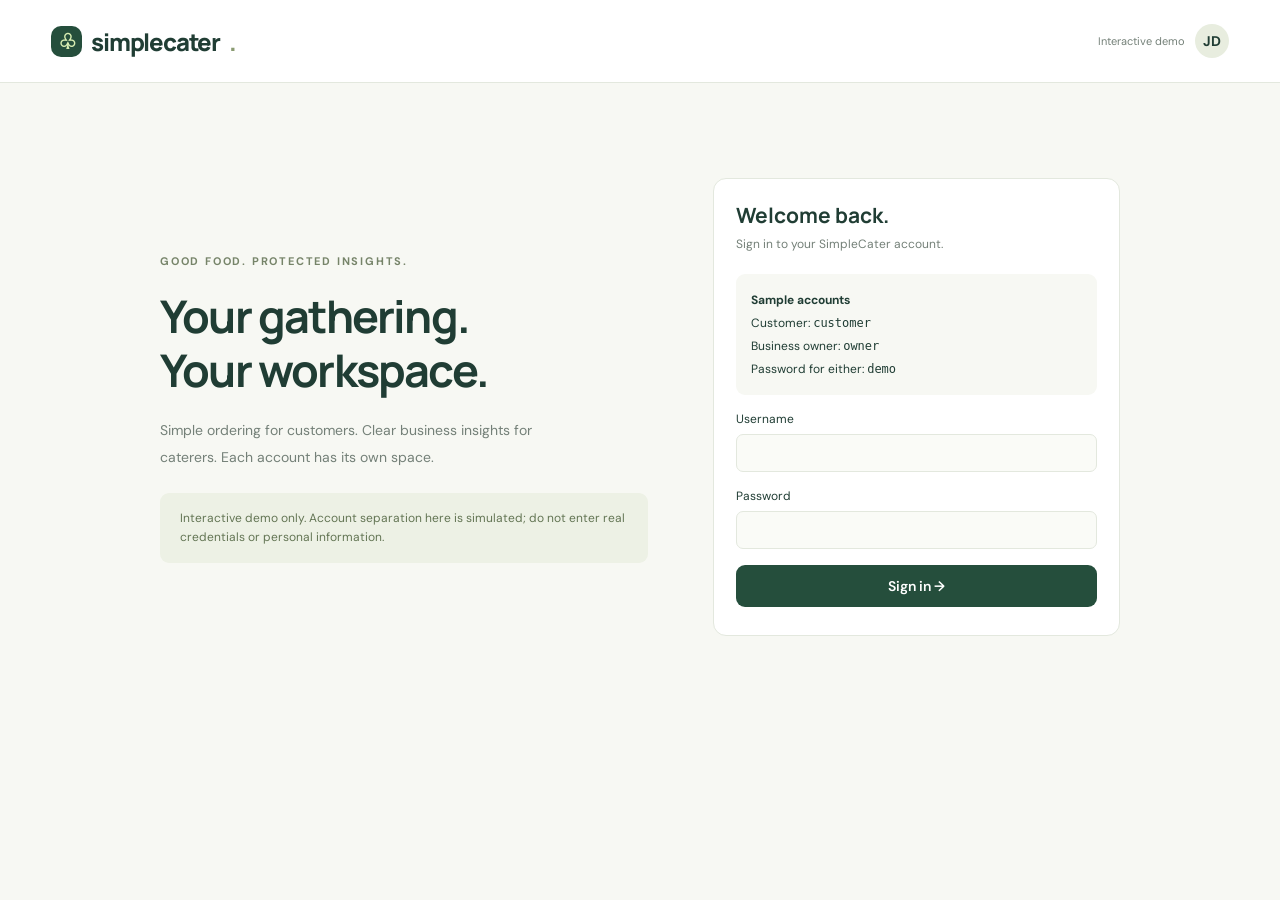
==== frontend/customer.html @ 8f0d5b17 "Separate customer and owner frontend and document integration plan" ====
<!doctype html>
<html lang="en"><head><meta charset="utf-8"><meta name="viewport" content="width=device-width,initial-scale=1"><title>SimpleCater — Good food. Less fuss.</title><meta name="description" content="A simple catering experience for customers and business owners."><link rel="preconnect" href="https://fonts.googleapis.com"><link href="https://fonts.googleapis.com/css2?family=DM+Sans:wght@400;500;600;700&family=Manrope:wght@400;500;600;700;800&display=swap" rel="stylesheet"><link rel="stylesheet" href="./styles.css"></head><body data-page="customer"><header><div class="brand"><span class="mark">♧</span>simplecater<span style="color:#8a9b72">.</span></div><div class="profile"><span class="prototype">Interactive demo</span><span class="avatar" id="avatar">JD</span></div></header><main id="app"></main><div id="toast" class="toast hidden" role="status"></div><dialog id="confirm"><h2 id="dialog-title"></h2><p id="dialog-text"></p><div class="dialog-actions"><button class="btn light" id="cancel">Cancel</button><button class="btn" id="approve">Confirm</button></div></dialog><dialog id="profile-dialog"><h2>Your profile</h2><p class="sub">Contact details stay outside AI inputs. Encryption is performed by the connected backend.</p><form id="profile-form"><label class="field">Name<input name="name" autocomplete="name" required></label><label class="field">Email<input name="email" type="email" autocomplete="email" required></label><label class="field">Phone<input name="phone" type="tel" autocomplete="tel"></label><div class="dialog-actions"><button class="btn light" type="button" onclick="document.getElementById('profile-dialog').close()">Close</button><button class="btn" type="submit">Save profile</button></div></form></dialog><script type="module" src="./app.js"></script></body></html>
---- frontend/styles.css ----
:root{--ink:#203d34;--green:#254e3c;--lime:#d8edb2;--paper:#f7f8f3;--muted:#748078;--line:#e3e8de;--white:#fff;--orange:#c86c3c}*{box-sizing:border-box}body{margin:0;background:var(--paper);color:var(--ink);font:14px 'DM Sans',sans-serif}button,input,select{font:inherit}button,a,input,select{outline-offset:4px}button{cursor:pointer}button:disabled{cursor:not-allowed;opacity:.5}button,a{ -webkit-tap-highlight-color:transparent}button{border:0}a{color:inherit}h1,h2,h3,p{margin:0}h1,h2,h3,.brand{font-family:Manrope,sans-serif}header{height:83px;border-bottom:1px solid var(--line);display:flex;align-items:center;justify-content:space-between;padding:0 4%;background:#fff;gap:18px}.brand{font-size:24px;letter-spacing:-1.2px;font-weight:800;display:flex;gap:9px;align-items:center}.mark{width:31px;height:31px;background:var(--green);color:var(--lime);border-radius:10px;display:grid;place-items:center;font-size:21px}.brand small{font-size:10px;text-transform:uppercase;letter-spacing:1px;color:var(--muted)}.switch{background:#f1f3ec;padding:5px;border-radius:100px;display:flex;gap:4px}.switch button{padding:10px 18px;border-radius:40px;color:#6a776e;background:transparent}.switch button.active{background:var(--green);color:white}.profile{display:flex;align-items:center;gap:10px}.avatar{background:#e8eddf;border-radius:50%;width:34px;height:34px;display:grid;place-items:center;font-weight:700}.prototype{font-size:11px;color:var(--muted)}main{max-width:1440px;margin:auto;padding:30px 4% 45px}.topline{display:flex;justify-content:space-between;align-items:center;margin-bottom:23px;gap:15px}.eyebrow{font-size:11px;letter-spacing:1.8px;font-weight:700;text-transform:uppercase;color:#768469}.location{display:flex;gap:10px;align-items:center;font-size:12px}.location select{background:transparent;color:var(--ink);border:0;max-width:150px}.hero{position:relative;background:#e8ecdb;border-radius:20px;overflow:hidden;min-height:290px;display:grid;grid-template-columns:1.05fr 1fr;margin-bottom:30px}.hero-copy{padding:38px;z-index:1}.tag{display:inline-flex;align-items:center;gap:7px;font-size:11px;font-weight:600;background:#fff9;padding:7px 10px;border-radius:30px;margin-bottom:15px}.dot{height:6px;width:6px;border-radius:10px;background:#6b873d}.hero h1{font-size:44px;line-height:1.15;letter-spacing:-1.8px;max-width:460px}.hero p{margin:13px 0 20px;max-width:360px;line-height:1.7;color:#67725d}.hero-image{background:url('https://images.unsplash.com/photo-1547592180-85f173990554?auto=format&fit=crop&w=1200&q=85') center 52%/cover}.hero-image:after{content:'';display:block;height:100%;background:linear-gradient(90deg,#e8ecdb,transparent 35%)}.btn{padding:12px 18px;border-radius:9px;font-weight:600;background:var(--green);color:white;display:inline-flex;align-items:center;justify-content:center;gap:14px}.btn.light{background:#fff;color:var(--ink);border:1px solid var(--line)}.btn.small{padding:8px 12px;font-size:12px}.btn:active{transform:translateY(1px)}.section-title{display:flex;justify-content:space-between;align-items:center;gap:12px;margin-bottom:20px}.section-title h2{font-size:23px;letter-spacing:-.7px}.sub{color:var(--muted);font-size:12px;margin-top:6px;line-height:1.6}.layout{display:grid;grid-template-columns:minmax(0,1fr) 300px;gap:28px;align-items:start}.tabs{display:flex;gap:7px;flex-wrap:wrap;margin-bottom:21px}.tabs button{border:1px solid var(--line);background:white;border-radius:50px;padding:9px 16px;font-size:12px;color:#657265}.tabs button.active{background:var(--ink);color:white;border-color:var(--ink)}.food-grid{display:grid;grid-template-columns:repeat(3,minmax(0,1fr));gap:17px}.food{background:#fff;border:1px solid var(--line);border-radius:13px;overflow:hidden}.food-photo{height:150px;background:#e5eadb;position:relative}.food-photo img{width:100%;height:100%;object-fit:cover}.food-photo span{position:absolute;top:11px;left:11px;background:#fffef2;border-radius:5px;font-size:10px;padding:5px 7px}.food-info{padding:15px}.food h3{font-size:14px;margin-bottom:6px}.food p{font-size:11px;line-height:1.6;color:var(--muted);min-height:36px}.food-bottom{display:flex;align-items:center;justify-content:space-between;margin-top:15px}.food-bottom strong{font-size:16px}.food-bottom small{font-size:10px;color:var(--muted);font-weight:400}.add{border-radius:8px;background:#eff4e6;color:var(--green);width:31px;height:31px;font-size:23px}.panel{background:white;border:1px solid var(--line);border-radius:13px;padding:22px}.cart{position:sticky;top:20px}.cart h3{font-size:18px;margin-bottom:6px;letter-spacing:-.5px}.cart-meta{font-size:11px;color:var(--muted);padding-bottom:16px;border-bottom:1px solid var(--line)}.empty{padding:35px 5px;text-align:center;color:var(--muted);line-height:1.7;font-size:12px}.empty span{display:block;font-size:27px;margin-bottom:10px}.cart-item{padding:15px 0;border-bottom:1px solid var(--line);display:grid;grid-template-columns:1fr auto;gap:9px;font-size:12px}.qty{display:flex;gap:12px;align-items:center;color:var(--muted);margin-top:7px}.qty button{background:#f1f3ec;border-radius:4px;width:23px;height:23px;color:var(--ink)}.sum{display:flex;justify-content:space-between;margin:18px 0;font-weight:700}.full{width:100%}.note{font-size:10px;line-height:1.6;text-align:center;color:var(--muted);margin-top:12px}.field{display:block;font-size:12px;margin:16px 0}.field input{display:block;width:100%;border:1px solid var(--line);border-radius:7px;padding:10px;margin-top:7px;color:var(--ink);background:#fafbf7}.footer{border-top:1px solid var(--line);margin-top:35px;padding-top:18px;display:flex;justify-content:space-between;color:var(--muted);font-size:11px;gap:15px}.dashboard-title{margin:10px 0 27px;display:flex;justify-content:space-between;align-items:center;gap:15px}.dashboard-title h1{font-size:32px;letter-spacing:-1px}.metrics{display:grid;grid-template-columns:repeat(3,1fr);gap:18px;margin-bottom:24px}.metric{padding:22px;background:#fff;border:1px solid var(--line);border-radius:12px}.metric label{color:var(--muted);font-size:12px}.metric strong{display:block;font:700 30px Manrope;margin-top:9px;letter-spacing:-1px}.metric small{display:block;color:var(--muted);font-size:11px;margin-top:9px}.dash-grid{display:grid;grid-template-columns:minmax(0,1.65fr) minmax(280px,1fr);gap:24px}.table-wrap{overflow:auto}table{border-collapse:collapse;width:100%;font-size:12px;white-space:nowrap}th{text-align:left;color:var(--muted);font-size:10px;text-transform:uppercase;letter-spacing:1px;font-weight:500;background:#fafbf7}th,td{padding:16px 12px;border-bottom:1px solid var(--line)}td:first-child,th:first-child{padding-left:0}tr:last-child td{border-bottom:0}.badge{font-size:10px;padding:5px 8px;border-radius:30px;background:#edf3e4;color:#4b6d38;display:inline-block}.badge.pending{background:#fcf0dc;color:#986b22}.badge.off{background:#f3e5df;color:#995c48}.ai{background:#edf1e1;border-color:#e0e6ce;min-height:310px}.ai-top{display:flex;justify-content:space-between;align-items:center;margin-bottom:20px}.ai-top h3{font-size:18px}.spark{font-size:23px}.ai p{font-size:13px;line-height:1.8;color:#657259}.ai .btn{margin-top:22px}.ai-output{background:#fff9;padding:15px;border-radius:9px;margin-top:16px;line-height:1.8;font-size:13px}.ai-output strong{display:block;color:var(--ink);margin-bottom:6px}.ai-label{font-size:10px;letter-spacing:1px;text-transform:uppercase;margin-bottom:10px;color:#64754f}.banner{padding:16px 20px;background:#edf1e5;border-radius:9px;display:flex;align-items:center;gap:13px;color:#637554;font-size:12px;margin-top:22px;line-height:1.6}.bar-chart{display:flex;align-items:end;gap:12px;height:135px;margin:24px 0 5px}.bar-col{flex:1;display:flex;flex-direction:column;justify-content:end;align-items:center;height:100%;gap:7px}.bar-col div{width:65%;min-width:13px;background:#dce8c6;border-radius:5px 5px 0 0}.bar-col:nth-child(6) div{background:var(--green)}.bar-col span{font-size:10px;color:var(--muted)}.activity{display:flex;gap:12px;padding:15px 0;border-bottom:1px solid var(--line);font-size:12px;line-height:1.6}.activity:last-child{border:0}.activity .avatar{flex-shrink:0;font-size:12px}.activity small{display:block;color:var(--muted);font-size:10px}.toggle{width:38px;height:22px;border-radius:30px;background:#bbc6b8;position:relative}.toggle.on{background:var(--green)}.toggle:after{content:'';position:absolute;left:3px;top:3px;width:16px;height:16px;background:white;border-radius:50%}.toggle.on:after{left:19px}.toast{position:fixed;bottom:25px;left:50%;transform:translateX(-50%);padding:14px 24px;background:var(--ink);color:white;border-radius:10px;box-shadow:0 5px 30px #0002;z-index:20;font-size:13px;max-width:90%;text-align:center}.order-card{margin-top:14px;background:white;border:1px solid var(--line);border-radius:10px;padding:19px;display:flex;justify-content:space-between;gap:15px}.customer-nav{display:flex;gap:25px;margin-bottom:23px}.customer-nav button{padding:0 0 10px;background:none;color:var(--muted);border-bottom:2px solid transparent}.customer-nav button.active{color:var(--ink);border-color:var(--ink)}.hidden{display:none!important}dialog{border:1px solid var(--line);border-radius:16px;padding:30px;max-width:440px;width:90%;color:var(--ink)}dialog::backdrop{background:#18362d66}dialog p{line-height:1.7;color:var(--muted);margin:14px 0 20px}.dialog-actions{display:flex;justify-content:flex-end;gap:10px}@media(min-width:1500px){main{padding-top:40px}.hero{min-height:330px}.food-photo{height:180px}}@media(max-width:1100px){.food-grid{grid-template-columns:repeat(2,1fr)}.hero h1{font-size:37px}.layout{gap:20px;grid-template-columns:minmax(0,1fr) 270px}.dash-grid{grid-template-columns:1fr}.profile .prototype{display:none}}@media(max-width:700px){header{height:auto;padding:16px 5%;flex-wrap:wrap}.brand{font-size:22px}.switch{order:3;width:100%}.switch button{flex:1;padding:9px 7px;font-size:12px}.profile{margin-left:auto}main{padding:23px 5%}.hero{grid-template-columns:1fr;min-height:0}.hero-copy{padding:27px}.hero-image{height:170px;grid-row:2}.hero-image:after{background:none}.hero h1{font-size:36px}.layout{grid-template-columns:1fr}.cart{position:static}.food-photo{height:140px}.food-grid{gap:12px}.food-info{padding:12px}.food h3{font-size:13px}.food p{min-height:52px}.metrics{gap:9px}.metric{padding:14px 10px}.metric strong{font-size:24px}.metric label{font-size:10px}.metric small{font-size:10px}.dashboard-title h1{font-size:26px}.dashboard-title{align-items:start}.topline{align-items:start}.footer{flex-direction:column}.panel{padding:18px}.section-title h2{font-size:20px}}
.panel,.dash-grid,.layout,.metrics,.metric{min-width:0}.dash-grid>*,.layout>*{min-width:0}@media(max-width:700px){.dash-grid,.layout{grid-template-columns:minmax(0,1fr)}.dashboard-title{flex-wrap:wrap}.ai-output{overflow-wrap:anywhere}}
.select-food{display:block;width:100%;padding:0;text-align:left}.select-food:focus-visible{outline:3px solid var(--green);outline-offset:-3px}.suggestions{position:sticky;top:20px}.suggestions h3{font-size:18px;letter-spacing:-.5px}.suggest-empty{text-align:center;padding:28px 0;color:var(--muted);font-size:12px;line-height:1.8}.suggest-empty>span{display:block;font-size:33px;color:#8da170;margin-bottom:10px}.suggest-empty strong{color:var(--ink);display:block}.suggest-empty p{margin-top:8px}.suggest-item{display:flex;gap:12px;border-top:1px solid var(--line);padding:17px 0}.suggest-item img{width:75px;height:90px;object-fit:cover;border-radius:8px}.suggest-item h4{margin:0 0 7px;font-size:12px;line-height:1.5}.suggest-item p{font-size:12px;margin-bottom:9px;color:var(--muted)}.suggest-item .btn{font-size:11px;padding:7px 10px}.floating-cart{position:fixed;right:25px;bottom:23px;z-index:10;box-shadow:0 6px 24px #203d342d;border:1px solid #ffffff40}.cart-count{background:#d8edb2;color:var(--ink);border-radius:50%;min-width:22px;height:22px;display:grid;place-items:center;font-size:11px}.cart-page{max-width:720px;margin:30px auto 0}.cart-page .section-title{align-items:center}.cart-page .field{max-width:300px}.cart-page .empty{padding:45px 10px}.cart-page>.full{margin-top:4px}.footer{padding-bottom:75px}.toast{bottom:85px}@media(max-width:700px){.suggestions{position:static}.floating-cart{right:16px;bottom:16px}.cart-page{padding:18px}.cart-page .section-title{flex-wrap:wrap}.customer-nav{gap:18px}}

[hidden]{display:none!important}

.login-layout{max-width:960px;margin:65px auto;display:grid;grid-template-columns:1.2fr 1fr;gap:65px;align-items:center}.login-intro h1{font-size:45px;letter-spacing:-1.8px;line-height:1.2;margin:20px 0}.login-intro>p{color:var(--muted);line-height:1.9;max-width:420px}.demo-accounts{background:var(--paper);padding:15px;border-radius:9px;margin-top:20px;font-size:12px;line-height:1.9}.pair-reason{font-size:11px!important;line-height:1.6!important;margin:12px 0;color:var(--muted)}.suggest-item{flex-wrap:wrap}.suggest-item>div{flex:1;min-width:130px}.customer-nav{flex-wrap:wrap}.profile .prototype{display:block}@media(max-width:700px){.login-layout{grid-template-columns:1fr;margin:20px auto;gap:25px}.login-intro h1{font-size:34px}.profile .prototype{display:none}}
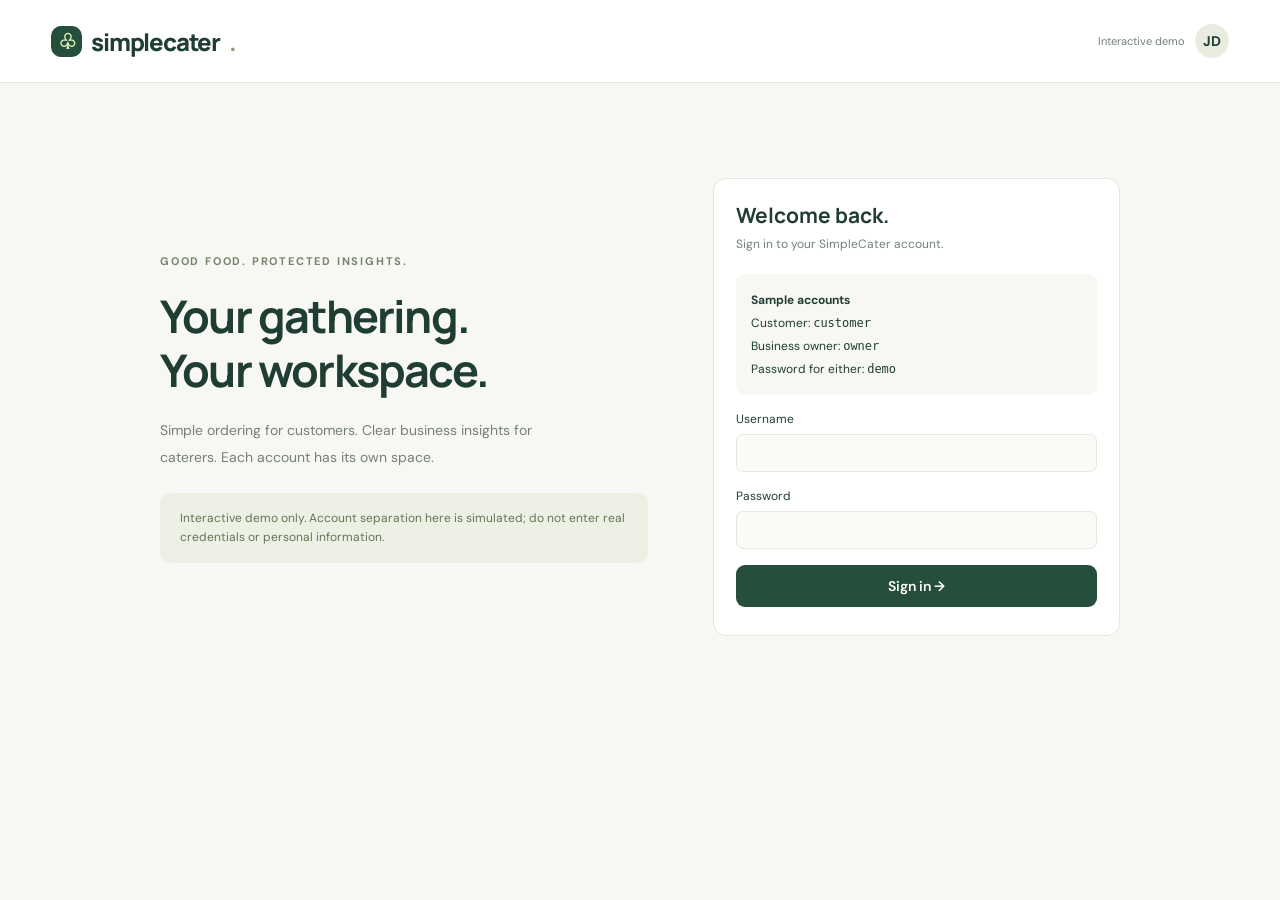
==== commit c4641b0b: "Encrypt customer profiles with ML-KEM and AES-GCM" ====
--- a/frontend/customer.html
+++ b/frontend/customer.html
@@ -1,2 +1,2 @@
 <!doctype html>
-<html lang="en"><head><meta charset="utf-8"><meta name="viewport" content="width=device-width,initial-scale=1"><title>SimpleCater — Good food. Less fuss.</title><meta name="description" content="A simple catering experience for customers and business owners."><link rel="preconnect" href="https://fonts.googleapis.com"><link href="https://fonts.googleapis.com/css2?family=DM+Sans:wght@400;500;600;700&family=Manrope:wght@400;500;600;700;800&display=swap" rel="stylesheet"><link rel="stylesheet" href="./styles.css"></head><body data-page="customer"><header><div class="brand"><span class="mark">♧</span>simplecater<span style="color:#8a9b72">.</span></div><div class="profile"><span class="prototype">Interactive demo</span><span class="avatar" id="avatar">JD</span></div></header><main id="app"></main><div id="toast" class="toast hidden" role="status"></div><dialog id="confirm"><h2 id="dialog-title"></h2><p id="dialog-text"></p><div class="dialog-actions"><button class="btn light" id="cancel">Cancel</button><button class="btn" id="approve">Confirm</button></div></dialog><dialog id="profile-dialog"><h2>Your profile</h2><p class="sub">Contact details stay outside AI inputs. Encryption is performed by the connected backend.</p><form id="profile-form"><label class="field">Name<input name="name" autocomplete="name" required></label><label class="field">Email<input name="email" type="email" autocomplete="email" required></label><label class="field">Phone<input name="phone" type="tel" autocomplete="tel"></label><div class="dialog-actions"><button class="btn light" type="button" onclick="document.getElementById('profile-dialog').close()">Close</button><button class="btn" type="submit">Save profile</button></div></form></dialog><script type="module" src="./app.js"></script></body></html>+<html lang="en"><head><meta charset="utf-8"><meta name="viewport" content="width=device-width,initial-scale=1"><title>SimpleCater — Good food. Less fuss.</title><meta name="description" content="A simple catering experience for customers and business owners."><link rel="preconnect" href="https://fonts.googleapis.com"><link href="https://fonts.googleapis.com/css2?family=DM+Sans:wght@400;500;600;700&family=Manrope:wght@400;500;600;700;800&display=swap" rel="stylesheet"><link rel="stylesheet" href="./styles.css"></head><body data-page="customer"><header><div class="brand"><span class="mark">♧</span>simplecater<span style="color:#8a9b72">.</span></div><div class="profile"><span class="prototype">Interactive demo</span><span class="avatar" id="avatar">JD</span></div></header><main id="app"></main><div id="toast" class="toast hidden" role="status"></div><dialog id="confirm"><h2 id="dialog-title"></h2><p id="dialog-text"></p><div class="dialog-actions"><button class="btn light" id="cancel">Cancel</button><button class="btn" id="approve">Confirm</button></div></dialog><dialog id="profile-dialog"><h2>Your profile</h2><p class="sub">Contact details stay outside AI inputs. Encryption is performed by the connected backend.</p><form id="profile-form"><label class="field">Name<input name="name" autocomplete="name" required></label><label class="field">Address<input name="address" autocomplete="street-address" maxlength="500"></label><label class="field">Phone<input name="phone" type="tel" autocomplete="tel"></label><div class="dialog-actions"><button class="btn light" type="button" onclick="document.getElementById('profile-dialog').close()">Close</button><button class="btn" type="submit">Save profile</button></div></form></dialog><script type="module" src="./app.js"></script></body></html>
